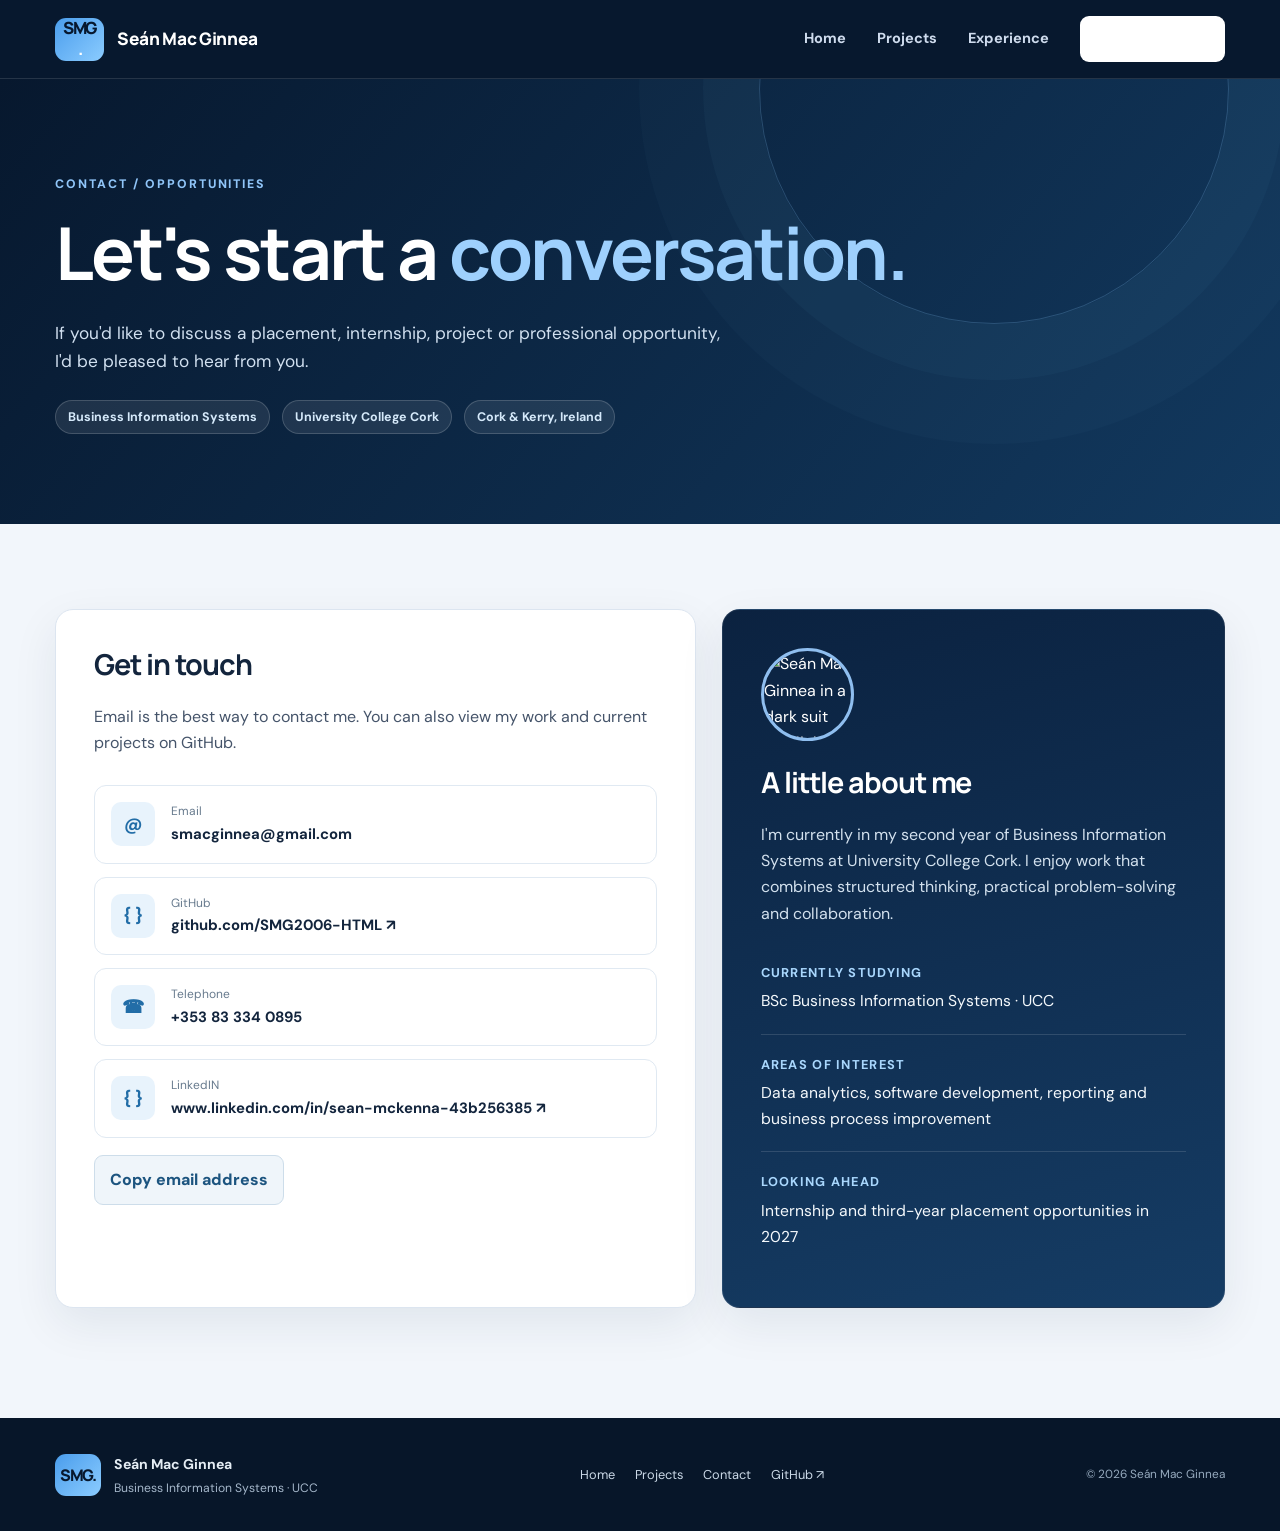
==== contact.html @ 035d5e1f "Update contact.html" ====
<!doctype html>
<html lang="en">
<head>
  <meta charset="utf-8">
  <meta name="viewport" content="width=device-width, initial-scale=1">
  <meta name="theme-color" content="#08182d">
  <meta name="description" content="Contact Seán Mac Ginnea, a Business Information Systems student at University College Cork, about opportunities in data, systems and technology.">
  <title>Contact — Seán Mac Ginnea</title>
  <link rel="icon" href="assets/favicon.svg" type="image/svg+xml">
  <link rel="preconnect" href="https://fonts.googleapis.com">
  <link rel="preconnect" href="https://fonts.gstatic.com" crossorigin>
  <link href="https://fonts.googleapis.com/css2?family=DM+Sans:wght@400;500;600;700&family=Manrope:wght@400;500;600;700;800&display=swap" rel="stylesheet">
  <link rel="stylesheet" href="styles.css">
  <script src="script.js" defer></script>
</head>
<body>
  <a class="skip-link" href="#main">Skip to content</a>
  <header class="site-header">
    <div class="wrap nav-shell">
      <a href="index.html" class="brand" aria-label="Seán Mac Ginnea — Home"><span class="brand-icon" aria-hidden="true">SMG<span>.</span></span><span class="brand-name">Seán Mac Ginnea</span></a>
      <button class="menu-toggle" aria-label="Open menu" aria-expanded="false" aria-controls="nav-links"><span></span><span></span><span></span></button>
      <nav class="site-nav" id="nav-links" aria-label="Main navigation">
        <a href="index.html">Home</a><a href="projects.html">Projects</a><a href="index.html#experience">Experience</a><a href="contact.html" class="nav-contact" aria-current="page">Let's connect <span aria-hidden="true">↗</span></a>
      </nav>
    </div>
  </header>
  <main id="main">
    <section class="page-hero"><div class="wrap"><p class="overline on-dark">CONTACT / OPPORTUNITIES</p><h1>Let's start a <em>conversation.</em></h1><p>If you'd like to discuss a placement, internship, project or professional opportunity, I'd be pleased to hear from you.</p><div class="page-kicker"><span>Business Information Systems</span><span>University College Cork</span><span>Cork & Kerry, Ireland</span></div></div></section>
    <section class="contact-section">
      <div class="wrap contact-grid">
        <section class="contact-card" aria-labelledby="contact-options-heading">
          <h2 id="contact-options-heading">Get in touch</h2>
          <p>Email is the best way to contact me. You can also view my work and current projects on GitHub.</p>
          <div class="contact-options">
            <a class="contact-option" href="mailto:smacginnea@gmail.com"><span class="contact-icon" aria-hidden="true">@</span><span><small>Email</small><strong>smacginnea@gmail.com</strong></span></a>
            <a class="contact-option" href="https://github.com/SMG2006-HTML" target="_blank" rel="noopener noreferrer"><span class="contact-icon" aria-hidden="true">{ }</span><span><small>GitHub</small><strong>github.com/SMG2006-HTML ↗</strong></span></a>
            <a class="contact-option" href="tel:+353833340895"><span class="contact-icon" aria-hidden="true">☎</span><span><small>Telephone</small><strong>+353 83 334 0895</strong></span></a>
            <a class="contact-option" href="www.linkedin.com/in/sean-mckenna-43b256385" target="_blank" rel="noopener noreferrer"><span class="contact-icon" aria-hidden="true">{ }</span><span><small>LinkedIN</small><strong>www.linkedin.com/in/sean-mckenna-43b256385 ↗</strong></span></a>
          </div>
          <button class="copy-button" type="button" data-copy-email>Copy email address</button>
          <p class="copy-status" aria-live="polite" data-copy-status></p>
        </section>
        <aside class="details-card" aria-labelledby="details-heading">
          <img class="contact-photo" src="assets/sean-portrait.png" alt="Seán Mac Ginnea in a dark suit and light blue shirt" width="93" height="93">
          <h2 id="details-heading">A little about me</h2>
          <p>I'm currently in my second year of Business Information Systems at University College Cork. I enjoy work that combines structured thinking, practical problem-solving and collaboration.</p>
          <div class="detail-point"><strong>Currently studying</strong><span>BSc Business Information Systems · UCC</span></div>
          <div class="detail-point"><strong>Areas of interest</strong><span>Data analytics, software development, reporting and business process improvement</span></div>
          <div class="detail-point"><strong>Looking ahead</strong><span>Internship and third-year placement opportunities in 2027</span></div>
        </aside>
      </div>
    </section>
  </main>
  <footer class="site-footer"><div class="wrap footer-layout"><div class="footer-identity"><span class="footer-monogram">SMG.</span><div><strong>Seán Mac Ginnea</strong><p>Business Information Systems · UCC</p></div></div><nav class="footer-nav" aria-label="Footer navigation"><a href="index.html">Home</a><a href="projects.html">Projects</a><a href="contact.html">Contact</a><a href="https://github.com/SMG2006-HTML" target="_blank" rel="noopener noreferrer">GitHub ↗</a></nav><span class="copyright">© <span data-year>2026</span> Seán Mac Ginnea</span></div></footer>
</body>
</html>
---- styles.css ----
/* Seán Mac Ginnea | Portfolio — clean, decorated navy design */
:root{--navy:#07182e;--navy-2:#0d294a;--navy-3:#173b64;--blue:#4ba0ed;--blue-light:#90c5f8;--ink:#13253d;--body:#45546a;--muted:#6f7d90;--paper:#fff;--cloud:#f2f6fb;--ice:#e7f1fb;--border:#dce5f0;--shadow:0 16px 46px rgba(9,34,64,.08);--radius:18px}
*,*::before,*::after{box-sizing:border-box}
html{scroll-behavior:smooth;scroll-padding-top:90px}
body{margin:0;min-width:320px;color:var(--ink);background:var(--paper);font-family:'DM Sans',Arial,Helvetica,sans-serif;line-height:1.65;-webkit-font-smoothing:antialiased}
a{text-decoration:none;color:inherit}button{font:inherit}img{display:block;max-width:100%}svg{display:block}p{margin:0 0 1rem}h1,h2,h3,h4{font-family:Manrope,Arial,sans-serif;line-height:1.17;letter-spacing:-.035em;margin:0 0 .75em}h1{font-size:clamp(2.8rem,5.6vw,5rem)}h2{font-size:clamp(2rem,3.5vw,3.3rem)}h3{font-size:1.25rem}h4{font-size:1rem}strong{font-weight:700}button,a{-webkit-tap-highlight-color:transparent}a:focus-visible,button:focus-visible{outline:3px solid var(--blue);outline-offset:4px}.wrap{width:min(1170px,calc(100% - 48px));margin:auto}.skip-link{position:absolute;top:-60px;left:12px;background:white;color:var(--navy);padding:10px 15px;z-index:1000}.skip-link:focus{top:12px}.section{padding:100px 0}.muted-section{background:var(--cloud)}.overline,.eyebrow{font-weight:800;letter-spacing:.16em;text-transform:uppercase;font-size:.77rem;color:#2468a7;margin:0 0 16px}.overline.on-dark{color:var(--blue-light)}.blue-text{color:#266fae}.section-header{display:flex;justify-content:space-between;align-items:center;gap:50px;margin-bottom:40px}.section-header>div{max-width:680px}.section-header h2{margin-bottom:0}.section-header .section-intro{max-width:330px;color:var(--body);margin:0}.aligned-bottom{align-items:end}.section-intro{font-size:1.02rem}
/* Header and navigation */
.site-header{background:var(--navy);color:#fff;position:sticky;top:0;z-index:100;border-bottom:1px solid rgba(255,255,255,.12)}.nav-shell{height:78px;display:flex;justify-content:space-between;align-items:center;gap:25px}.brand{display:flex;align-items:center;gap:13px;flex-shrink:0}.brand-icon,.footer-monogram{display:inline-grid;place-items:center;letter-spacing:-.07em;font-family:Manrope,sans-serif;font-size:1.05rem;font-weight:800;background:linear-gradient(135deg,#4a9dec,#8bccff);color:var(--navy);width:49px;height:43px;border-radius:11px;line-height:1}.brand-icon span{color:#fff}.brand-name{font-family:Manrope,sans-serif;font-weight:800;letter-spacing:-.02em;font-size:1.08rem}.site-nav{display:flex;align-items:center;gap:31px}.site-nav a{color:#cedbed;font-size:.91rem;font-weight:700;transition:color .2s}.site-nav a:hover,.site-nav a[aria-current="page"]{color:white}.site-nav .nav-contact{background:#fff;color:var(--navy);padding:11px 18px;border-radius:9px}.site-nav .nav-contact:hover{background:var(--blue-light);color:var(--navy)}.menu-toggle{display:none;flex-direction:column;gap:5px;background:none;border:0;padding:10px;cursor:pointer}.menu-toggle span{width:25px;height:2px;background:white;border-radius:2px;display:block}
/* Hero */
.hero{background:radial-gradient(circle at 83% 32%,rgba(79,144,206,.19),transparent 38%),linear-gradient(130deg,#07182e 0%,#0e2c4c 62%,#163e68 100%);position:relative;overflow:hidden;color:#fff}.hero-dots{position:absolute;inset:0;opacity:.14;background-image:radial-gradient(#9ecaff 1px,transparent 1px);background-size:28px 28px;mask-image:linear-gradient(90deg,transparent,black 65%)}.hero-layout{position:relative;min-height:625px;display:grid;grid-template-columns:minmax(0,1.13fr) minmax(320px,.87fr);align-items:center;gap:40px;padding-top:65px;padding-bottom:77px}.eyebrow.light{color:#8ec7ff;display:flex;align-items:center;gap:10px}.eyebrow-line{width:28px;height:2px;background:currentColor}.hero h1{max-width:800px;font-weight:800;margin:0 0 24px;line-height:1.12}.hero h1 em{font-style:normal;color:#a8d4fb}.text-glow{color:#a8d4fb}.hero-description{color:#d2dfef;max-width:615px;font-size:1.07rem;line-height:1.8}.hero-cta{display:flex;gap:12px;flex-wrap:wrap;margin-top:32px}.button{display:inline-flex;align-items:center;justify-content:center;gap:12px;min-height:49px;padding:12px 21px;border:1px solid transparent;border-radius:10px;font-weight:800;font-size:.93rem;transition:transform .2s,background .2s}.button:hover{transform:translateY(-2px)}.button-primary{background:#8bcaff;color:#0a223d}.button-primary:hover{background:#b0dcff}.button-ghost{background:rgba(255,255,255,.07);border-color:rgba(255,255,255,.26);color:white}.button-ghost:hover{background:rgba(255,255,255,.16)}.hero-meta{margin-top:35px;display:flex;gap:13px;align-items:center;flex-wrap:wrap;color:#bfd1e4;font-size:.83rem}.meta-dot{display:inline-block;width:8px;height:8px;border-radius:100%;background:#74cb9f;margin-right:6px}.meta-divider{width:1px;height:17px;background:rgba(255,255,255,.3)}.hero-visual{height:430px;position:relative;display:flex;align-items:center;justify-content:center}.portrait-halo{position:absolute;width:385px;height:385px;border-radius:50%;border:1px solid rgba(198,228,255,.31);box-shadow:0 0 0 27px rgba(255,255,255,.025),0 0 0 70px rgba(255,255,255,.02);transform:rotate(-15deg)}.portrait-frame{position:relative;width:310px;height:310px;border-radius:50%;padding:8px;border:2px solid rgba(166,214,255,.54);background:linear-gradient(150deg,#8ac6f5,#123253);box-shadow:0 26px 68px rgba(0,0,0,.31)}.portrait-frame img{width:100%;height:100%;border-radius:50%;object-fit:cover}.floating-card{position:absolute;display:flex;align-items:center;gap:11px;padding:12px 15px;background:#fff;color:var(--navy);border-radius:12px;box-shadow:0 18px 36px rgba(0,0,0,.18)}.floating-card strong{font-size:.89rem;display:block;line-height:1.3}.floating-card small{font-size:.77rem;color:#657587}.float-symbol{background:#e3f1ff;color:#1e70b2;width:37px;height:37px;display:grid;place-items:center;border-radius:9px;font-size:1.15rem;font-weight:800}.float-symbol.secondary{background:#e6f8ef;color:#258c58}.top-card{top:60px;left:0}.bottom-card{bottom:33px;right:0}.orbit-star{color:#80bff4;position:absolute;font-size:23px}.orbit-one{top:13px;right:65px}.orbit-two{bottom:45px;left:35px}.hero-bottom-line{height:5px;background:linear-gradient(90deg,#62a9e7,#c4eaff,#3c83bb)}.focus-band{background:#102d4c;color:#c7dff3;padding:18px 0}.focus-items{display:flex;align-items:center;gap:20px;flex-wrap:wrap;font-size:.86rem;font-weight:700}.focus-label{font-size:.72rem;letter-spacing:.14em;font-weight:800;color:#89bbec;margin-right:auto}.focus-separator{color:#559ad8}
/* Home feature cards */
.three-cards{display:grid;grid-template-columns:repeat(3,minmax(0,1fr));gap:20px}.feature-card{padding:28px;min-height:315px;background:#fff;border:1px solid var(--border);border-radius:var(--radius);box-shadow:var(--shadow);position:relative;transition:transform .2s,border-color .2s}.feature-card:hover{transform:translateY(-4px);border-color:#a7cfed}.feature-icon{height:55px;width:55px;display:grid;place-items:center;color:#1767a2;background:var(--ice);border-radius:14px;margin-bottom:30px}.feature-icon svg{width:31px;height:31px}.card-index{position:absolute;right:28px;top:31px;color:#c0cfe0;font-weight:800}.feature-card h3{font-size:1.34rem;margin-bottom:12px}.feature-card p{color:var(--body);font-size:.94rem}.skill-mini{margin-top:18px;color:#1d5d94;font-size:.79rem;font-weight:800}.skill-mini span{color:#9dacc0;margin:0 5px}
/* Featured projects */
.underlined-link{color:#145b97;font-weight:800;border-bottom:1px solid currentColor;padding-bottom:5px;white-space:nowrap}.featured-grid{display:grid;grid-template-columns:1.1fr .9fr;gap:20px}.featured-project{border-radius:var(--radius);min-height:360px;padding:30px;position:relative;overflow:hidden;display:flex;flex-direction:column;justify-content:end}.featured-project.dark-project{background:linear-gradient(145deg,#08192f,#143a62);color:white;grid-row:span 2;min-height:535px}.featured-project.light-project{background:#fff;color:var(--ink);border:1px solid var(--border)}.project-banner-grid{position:absolute;inset:0;background-image:linear-gradient(rgba(255,255,255,.045) 1px,transparent 1px),linear-gradient(90deg,rgba(255,255,255,.045) 1px,transparent 1px);background-size:34px 34px}.project-counter{font-size:.69rem;letter-spacing:.13em;font-weight:800;position:absolute;top:25px;left:30px;color:#8fbadb}.light-project .project-counter{color:#537ca4}.project-main{position:relative;z-index:1}.project-main h3{font-size:clamp(1.4rem,2.3vw,2.05rem);margin-bottom:12px}.project-main p{font-size:.93rem;max-width:490px}.dark-project .project-main>p:not(.small-label){color:#d8e6f1}.light-project .project-main>p:not(.small-label){color:#485a70}.small-label{letter-spacing:.1em;color:#a5d4ff;font-size:.72rem!important;font-weight:800;margin-bottom:7px}.light-project .small-label{color:#2d6fa4}.project-link{font-weight:800;font-size:.9rem;display:inline-block;margin-top:8px;border-bottom:1px solid currentColor;padding-bottom:3px}.project-art{position:absolute;top:60px;left:21%;transform:rotate(-7deg)}.mini-window{width:295px;height:180px;background:#d8eafd;border:11px solid #4d78a0;border-radius:16px;box-shadow:0 25px 40px rgba(0,0,0,.22);padding:15px}.window-dots{display:flex;gap:6px;margin-bottom:16px}.window-dots i{width:8px;height:8px;border-radius:50%;background:#8aa8c5}.code-line{height:8px;background:#9ebde2;width:85%;border-radius:5px;margin-bottom:12px}.code-line.short{width:35%}.code-line.mid{width:62%}.window-row{display:flex;gap:8px}.window-row span{height:24px;flex:1;border-radius:4px;background:#b1d6f3}.window-row span:nth-child(2){background:#7eaedf}.project-abstract{position:absolute;right:-50px;top:-25px;width:225px;height:200px;opacity:.5}.abstract-ring{position:absolute;right:24px;top:20px;width:145px;height:145px;border:22px solid #d6eaff;border-radius:50%}.abstract-square{position:absolute;right:100px;top:98px;width:80px;height:80px;background:#a3d0f3;border-radius:18px;transform:rotate(18deg)}.abstract-dot{position:absolute;right:30px;top:142px;width:40px;height:40px;background:#1d73ac;border-radius:50%}.web-abstract .abstract-ring{border-color:#dcecf1}.web-abstract .abstract-square{background:#a8ced9}.web-abstract .abstract-dot{background:#49869f}
/* Experience and education */
.experience-list{border-top:1px solid var(--border)}.experience-row{display:grid;grid-template-columns:150px 300px 1fr;gap:24px;align-items:start;padding:30px 0;border-bottom:1px solid var(--border)}.exp-when{font-size:.86rem;color:#667c93;font-weight:800;padding-top:5px}.exp-role{display:flex;align-items:flex-start;gap:13px}.exp-role h3{font-size:1.06rem;margin:0 0 4px}.exp-role .organisation{font-size:.87rem;color:#59728b;margin:0}.exp-icon{border-radius:9px;background:#e6f1fb;color:#1b70aa;display:grid;place-items:center;width:38px;height:38px;font-size:1.23rem;flex-shrink:0}.experience-row>p{margin:0;color:var(--body);font-size:.93rem}.education-section{background:#f6f9fc}.education-grid{display:grid;grid-template-columns:1fr 1fr;gap:70px;align-items:center}.education-grid>div>p:last-child{color:var(--body);max-width:460px}.education-card{padding:32px;background:white;border:1px solid var(--border);border-radius:var(--radius);display:flex;align-items:flex-start;gap:20px;box-shadow:var(--shadow)}.education-symbol{width:64px;height:64px;background:#e6f2fe;color:#17669c;border-radius:13px;display:grid;place-items:center;font-family:Manrope,sans-serif;font-weight:900;flex-shrink:0}.date-pill{color:#386994;background:#e8f3fe;border-radius:8px;padding:5px 10px;display:inline-block;font-size:.74rem;font-weight:800;margin-bottom:12px}.education-card h3{margin-bottom:5px}.education-card p{color:var(--body);font-size:.9rem}.education-card .education-small{font-size:.82rem;margin-bottom:0}
/* Secondary page hero */
.page-hero{background:linear-gradient(130deg,#07182e,#12395f);color:white;position:relative;overflow:hidden;padding:95px 0 90px}.page-hero:before{content:"";position:absolute;width:470px;height:470px;border:1px solid rgba(140,205,254,.22);border-radius:50%;top:-225px;right:4%;box-shadow:0 0 0 56px rgba(141,201,253,.033),0 0 0 120px rgba(141,201,253,.025)}.page-hero .wrap{position:relative}.page-hero h1{font-size:clamp(3rem,5.7vw,4.8rem);max-width:870px;margin-bottom:23px}.page-hero h1 em{font-style:normal;color:#9ed0fd}.page-hero p:not(.overline){color:#d1e0f0;font-size:1.08rem;max-width:680px}.page-kicker{display:flex;gap:12px;flex-wrap:wrap;margin-top:24px}.page-kicker span{background:rgba(255,255,255,.085);border:1px solid rgba(255,255,255,.17);color:#d5e9fa;border-radius:30px;padding:6px 12px;font-size:.78rem;font-weight:700}
/* Project archive */
.projects-section{padding:72px 0 100px}.filter-row{display:flex;justify-content:space-between;align-items:center;gap:20px;flex-wrap:wrap;margin-bottom:30px}.filter-row>p{color:var(--body);margin:0}.filter-buttons{display:flex;gap:8px;flex-wrap:wrap}.filter-button{background:#eff4fa;color:#234b72;border:1px solid #d8e7f4;border-radius:9px;padding:9px 15px;cursor:pointer;font-size:.87rem;font-weight:800;transition:all .18s}.filter-button:hover,.filter-button[aria-pressed="true"]{background:var(--navy-2);color:white;border-color:var(--navy-2)}.project-grid{display:grid;grid-template-columns:repeat(2,minmax(0,1fr));gap:22px}.work-card{border-radius:var(--radius);background:white;box-shadow:var(--shadow);border:1px solid var(--border);overflow:hidden;display:flex;flex-direction:column;scroll-margin-top:120px;transition:transform .2s,border-color .2s}.work-card:hover{transform:translateY(-4px);border-color:#95bee5}.work-card[hidden]{display:none!important}.work-visual{height:160px;position:relative;overflow:hidden;display:flex;align-items:center;justify-content:center;background:linear-gradient(130deg,#0b213e,#245b8e)}.work-visual:before{content:"";position:absolute;inset:0;background-image:radial-gradient(rgba(255,255,255,.14) 1px,transparent 1px);background-size:22px 22px}.work-visual-icon{width:83px;height:83px;border-radius:19px;background:rgba(255,255,255,.13);border:1px solid rgba(255,255,255,.28);backdrop-filter:blur(8px);display:grid;place-items:center;transform:rotate(-8deg);color:#fff;font-family:Manrope,sans-serif;font-size:2rem;font-weight:800;box-shadow:0 10px 25px rgba(0,0,0,.13)}.work-card:nth-child(2n) .work-visual{background:linear-gradient(130deg,#18416d,#428bc0)}.work-card:nth-child(3n) .work-visual{background:linear-gradient(130deg,#072b47,#176478)}.work-card:nth-child(4n) .work-visual{background:linear-gradient(130deg,#10294b,#365f96)}.work-body{padding:29px;display:flex;flex-direction:column;flex:1}.work-meta{display:flex;gap:8px;flex-wrap:wrap;margin-bottom:16px}.work-meta span{font-size:.72rem;letter-spacing:.045em;text-transform:uppercase;color:#2f679a;font-weight:800;background:#e9f3fc;padding:4px 9px;border-radius:6px}.work-body h2{font-size:1.43rem;margin-bottom:13px}.work-body>p{color:var(--body);font-size:.95rem}.work-body h3{font-size:.83rem;letter-spacing:.1em;text-transform:uppercase;color:#436787;margin:20px 0 9px}.work-body ul{margin:0;padding-left:20px;color:var(--body);font-size:.91rem}.work-body li{margin-bottom:8px}.work-footer{display:flex;align-items:center;justify-content:space-between;gap:16px;margin-top:auto;padding-top:22px}.work-footer small{font-size:.82rem;color:#637990}.work-footer a{font-size:.85rem;font-weight:800;color:#145c96;border-bottom:1px solid currentColor}.work-note{padding:18px 22px;background:#ecf4fb;border:1px solid #d8e6f2;color:#385570;border-radius:12px;font-size:.88rem;margin-top:30px}
/* Contact */
.contact-section{padding:85px 0 110px;background:var(--cloud)}.contact-grid{display:grid;grid-template-columns:1.12fr .88fr;gap:26px}.contact-card,.details-card{background:white;border:1px solid var(--border);border-radius:var(--radius);padding:38px;box-shadow:var(--shadow)}.contact-card h2,.details-card h2{font-size:1.8rem}.contact-card>p{color:var(--body)}.contact-options{display:grid;gap:13px;margin-top:29px}.contact-option{display:flex;align-items:center;gap:16px;padding:16px;border:1px solid #e0e9f2;border-radius:12px;transition:background .18s,border-color .18s}.contact-option:hover{background:#f3f8fd;border-color:#bdd6ea}.contact-icon{background:#e8f3fc;color:#226da7;border-radius:10px;width:44px;height:44px;display:grid;place-items:center;font-weight:800;flex-shrink:0;font-size:1.1rem}.contact-option small{display:block;color:#687b8e;font-size:.75rem}.contact-option strong{display:block;overflow-wrap:anywhere;font-size:.93rem}.copy-button{border:1px solid #cdddea;background:#eff5fa;color:#1c547f;padding:11px 15px;border-radius:9px;cursor:pointer;font-weight:800;margin-top:17px}.copy-button:hover{background:#e0eef9}.copy-status{color:#296f4d;font-size:.85rem;min-height:24px;margin:8px 0 0}.details-card{background:linear-gradient(165deg,#0b2240,#153c64);border-color:rgba(255,255,255,.08);color:white}.details-card h2{color:white}.details-card p{color:#d3e1ee}.detail-point{padding:19px 0;border-bottom:1px solid rgba(255,255,255,.13)}.detail-point:last-child{border-bottom:none}.detail-point strong{display:block;color:#a9d7fd;font-size:.8rem;text-transform:uppercase;letter-spacing:.1em;margin-bottom:5px}.detail-point span{font-size:.98rem;color:#f5f9fc}.contact-photo{width:93px;height:93px;border-radius:50%;border:3px solid #8fbeef;margin-bottom:25px;object-fit:cover}
/* Call to action and footer */
.closing-cta{background:linear-gradient(120deg,#0c2c4c,#07182e);color:#fff;padding:73px 0}.cta-inner{display:flex;justify-content:space-between;align-items:center;gap:35px}.cta-inner h2{margin-bottom:14px}.cta-inner h2 em{color:#9cd4ff;font-style:normal}.cta-inner p:not(.overline){color:#cbd8e6;max-width:700px;margin:0}.site-footer{background:#071629;color:#e5edf4;padding:33px 0}.footer-layout{display:flex;justify-content:space-between;align-items:center;gap:28px;flex-wrap:wrap}.footer-identity{display:flex;align-items:center;gap:13px}.footer-monogram{width:46px;height:42px;font-size:1rem}.footer-identity strong{font-size:.88rem}.footer-identity p{font-size:.76rem;color:#a5b7ca;margin:0}.footer-nav{display:flex;gap:20px;flex-wrap:wrap}.footer-nav a{font-size:.8rem;color:#cbd9e7}.footer-nav a:hover{color:white}.copyright{font-size:.74rem;color:#96aabe}
/* Responsive rules */
@media(max-width:1080px){.hero-layout{grid-template-columns:1.1fr .9fr;gap:15px}.hero-visual{transform:scale(.89)}.experience-row{grid-template-columns:130px 255px 1fr;gap:15px}.featured-project.dark-project{min-height:520px}.project-art{left:8%}}
@media(max-width:900px){.section{padding:74px 0}.hero-layout{grid-template-columns:1fr;gap:18px;padding-top:70px}.hero-content{text-align:center}.hero-content h1,.hero-description{margin-left:auto;margin-right:auto}.eyebrow.light,.hero-cta,.hero-meta{justify-content:center}.hero-visual{height:370px;transform:scale(.87)}.hero-meta{margin-top:26px}.focus-items{justify-content:center}.focus-label{margin-right:0}.three-cards{grid-template-columns:1fr 1fr}.feature-card:last-child{grid-column:1/-1}.section-header{align-items:flex-start}.featured-grid{grid-template-columns:1fr 1fr}.featured-project.dark-project{grid-column:1/-1;grid-row:auto;min-height:400px}.project-art{left:auto;right:10%;top:43px;transform:scale(.8) rotate(-7deg)}.featured-project.light-project{min-height:350px}.experience-row{grid-template-columns:115px 1fr;gap:18px}.experience-row>p{grid-column:2}.education-grid{gap:30px}.contact-grid{grid-template-columns:1fr}}
@media(max-width:690px){.wrap{width:min(100% - 32px,1170px)}.nav-shell{height:67px}.brand-name{font-size:.94rem}.brand-icon{width:43px;height:40px;font-size:.95rem}.menu-toggle{display:flex}.site-nav{display:none;position:absolute;top:67px;left:0;right:0;background:#0a203a;border-top:1px solid #28425b;flex-direction:column;align-items:stretch;gap:0;padding:12px 16px 20px;box-shadow:0 22px 30px rgba(0,0,0,.25)}.site-nav.is-open{display:flex}.site-nav a{padding:13px}.site-nav .nav-contact{margin-top:8px;text-align:center}.hero-layout{padding-top:61px;padding-bottom:38px;min-height:auto}.hero h1{font-size:clamp(2.7rem,10vw,4rem)}.hero-description{font-size:.99rem}.hero-visual{height:330px;transform:scale(.72);margin:-25px -20px}.hero-meta{font-size:.76rem}.focus-band{padding:18px 0}.focus-items{gap:9px 13px;font-size:.75rem}.focus-label{width:100%;text-align:center}.section{padding:58px 0}.section-header{display:block;margin-bottom:27px}.section-header .section-intro{margin-top:16px}.section-header .underlined-link{display:inline-block;margin-top:20px}.three-cards,.featured-grid,.project-grid,.education-grid{grid-template-columns:1fr}.feature-card:last-child{grid-column:auto}.feature-card{min-height:auto}.featured-project.dark-project{grid-column:auto;min-height:510px}.project-art{top:80px;right:-12px}.featured-project.light-project{min-height:320px}.experience-row{grid-template-columns:1fr;gap:8px;padding:25px 0}.experience-row>p{grid-column:auto}.exp-when{padding:0}.experience-row .exp-role{margin:8px 0}.education-card{padding:23px}.page-hero{padding:70px 0}.page-hero h1{font-size:2.9rem}.projects-section{padding:45px 0 65px}.filter-row{align-items:start}.contact-section{padding:50px 0 65px}.contact-card,.details-card{padding:25px}.cta-inner{display:block}.cta-inner .button{margin-top:26px}.closing-cta{padding:55px 0}.footer-layout{align-items:start;flex-direction:column;gap:20px}}
@media(max-width:400px){.brand-name{display:none}.hero-visual{margin-left:-45px;margin-right:-45px}.top-card{left:-5px}.bottom-card{right:-8px}.contact-option{gap:10px;padding:12px}.contact-option strong{font-size:.84rem}}
@media(prefers-reduced-motion:reduce){html{scroll-behavior:auto}*,*::before,*::after{transition:none!important;animation:none!important}}
@media print{.site-header,.hero-dots,.hero-visual,.hero-cta,.focus-band,.closing-cta,.site-footer,.filter-row,.copy-button{display:none!important}.hero,.page-hero{background:white;color:var(--ink);padding:20px 0}.hero-description,.page-hero p:not(.overline){color:var(--ink)}.section,.projects-section,.contact-section{padding:20px 0}.feature-card,.work-card,.contact-card,.details-card{break-inside:avoid;box-shadow:none}.details-card{background:white;color:var(--ink)}.details-card p,.detail-point span{color:var(--ink)}}
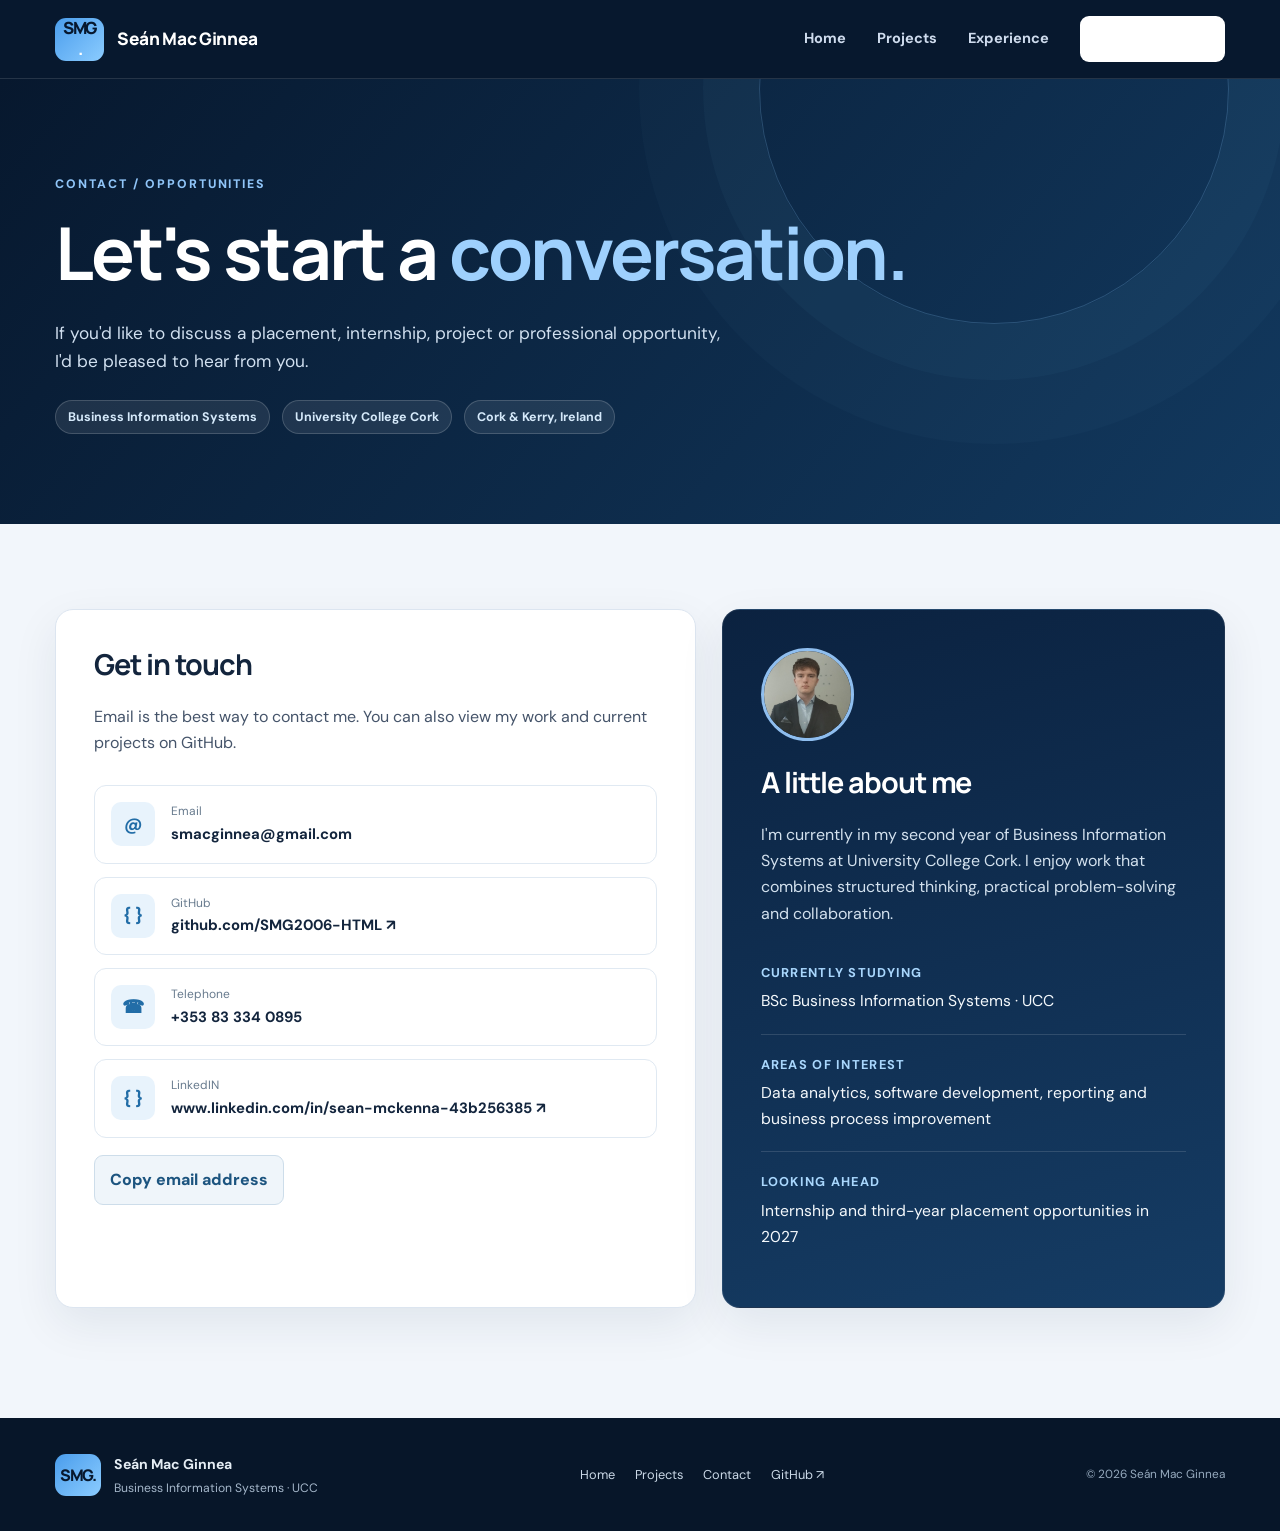
==== commit 9b2de7d2: "Update contact.html" ====
--- a/contact.html
+++ b/contact.html
@@ -35,13 +35,13 @@
             <a class="contact-option" href="mailto:smacginnea@gmail.com"><span class="contact-icon" aria-hidden="true">@</span><span><small>Email</small><strong>smacginnea@gmail.com</strong></span></a>
             <a class="contact-option" href="https://github.com/SMG2006-HTML" target="_blank" rel="noopener noreferrer"><span class="contact-icon" aria-hidden="true">{ }</span><span><small>GitHub</small><strong>github.com/SMG2006-HTML ↗</strong></span></a>
             <a class="contact-option" href="tel:+353833340895"><span class="contact-icon" aria-hidden="true">☎</span><span><small>Telephone</small><strong>+353 83 334 0895</strong></span></a>
-            <a class="contact-option" href="www.linkedin.com/in/sean-mckenna-43b256385" target="_blank" rel="noopener noreferrer"><span class="contact-icon" aria-hidden="true">{ }</span><span><small>LinkedIN</small><strong>www.linkedin.com/in/sean-mckenna-43b256385 ↗</strong></span></a>
+            <a class="contact-option" href="www.linkedin.com/in/sean-mckenna-43b256385" target="_blank"><span class="contact-icon" aria-hidden="true">{ }</span><span><small>LinkedIN</small><strong>www.linkedin.com/in/sean-mckenna-43b256385 ↗</strong></span></a>
           </div>
           <button class="copy-button" type="button" data-copy-email>Copy email address</button>
           <p class="copy-status" aria-live="polite" data-copy-status></p>
         </section>
         <aside class="details-card" aria-labelledby="details-heading">
-          <img class="contact-photo" src="assets/sean-portrait.png" alt="Seán Mac Ginnea in a dark suit and light blue shirt" width="93" height="93">
+          <img class="contact-photo" src="1000014802.jpg" alt="Seán Mac Ginnea in a dark suit and light blue shirt" width="93" height="93">
           <h2 id="details-heading">A little about me</h2>
           <p>I'm currently in my second year of Business Information Systems at University College Cork. I enjoy work that combines structured thinking, practical problem-solving and collaboration.</p>
           <div class="detail-point"><strong>Currently studying</strong><span>BSc Business Information Systems · UCC</span></div>
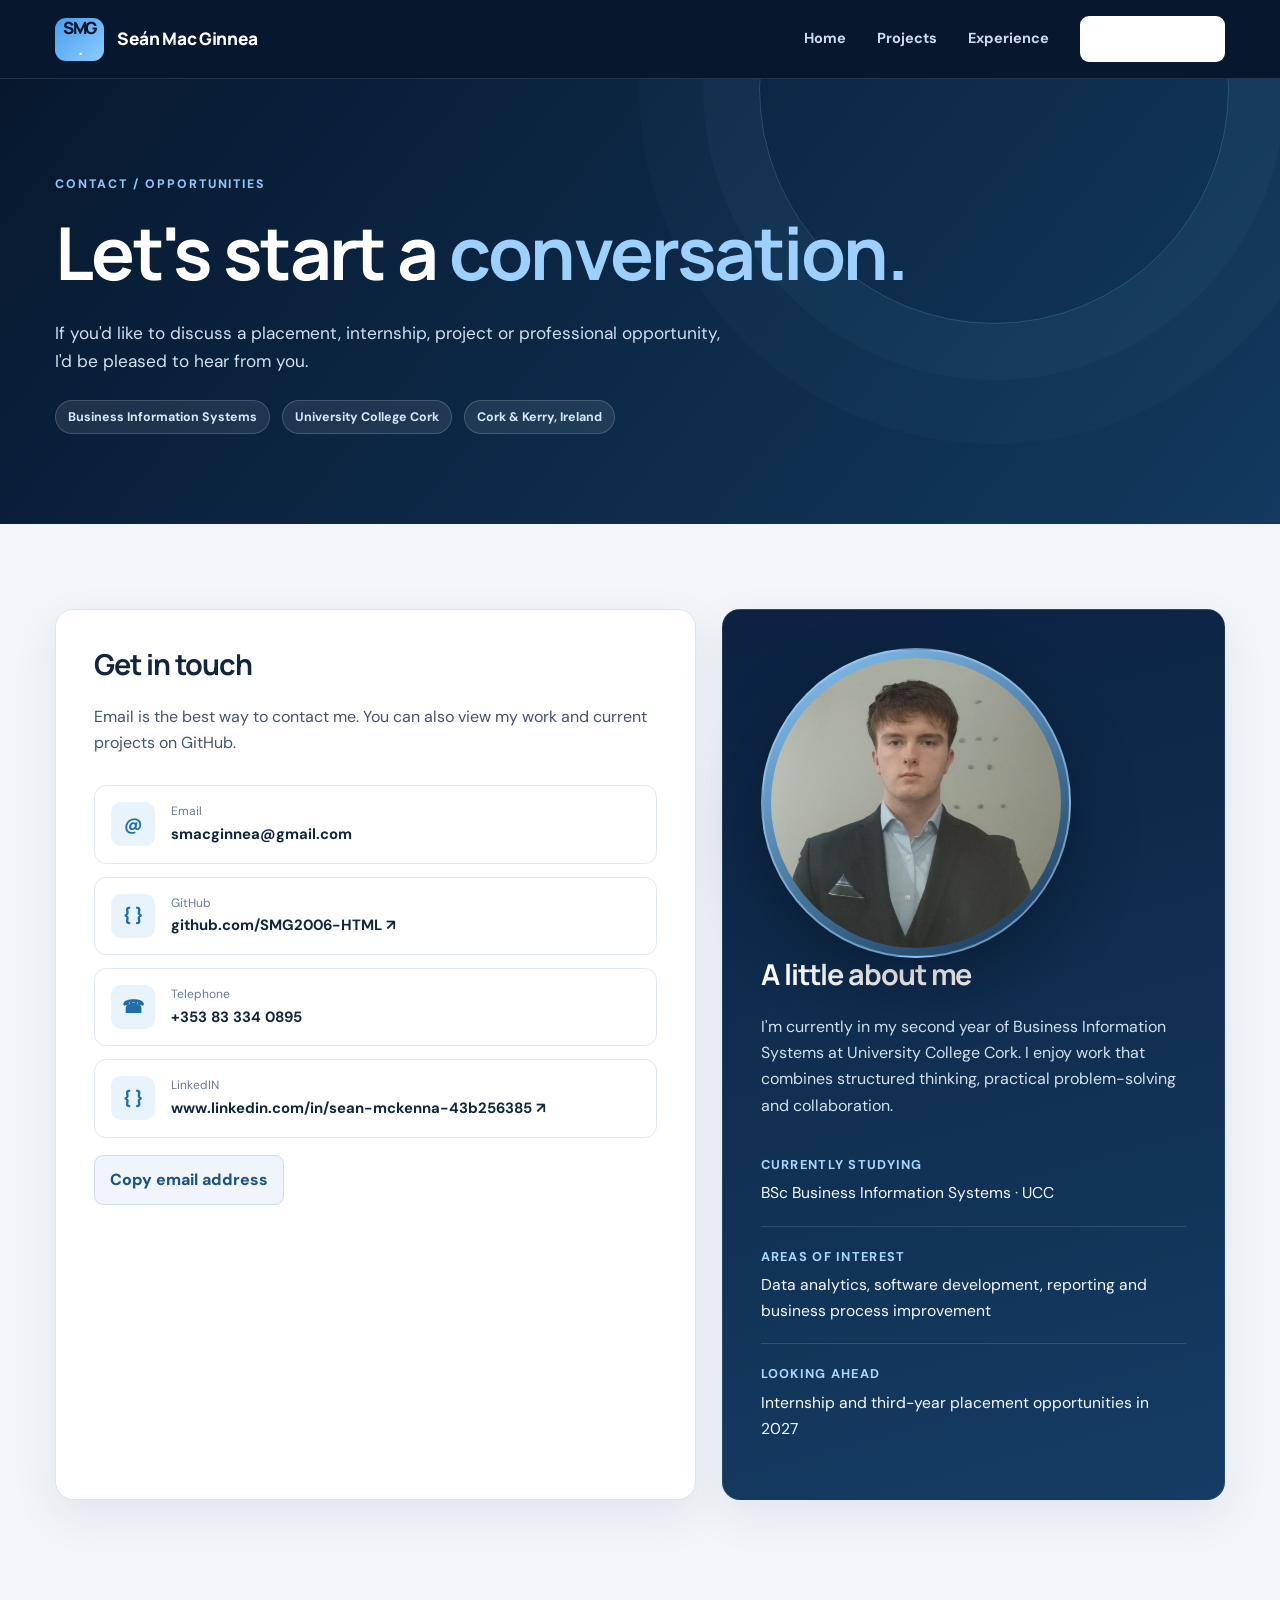
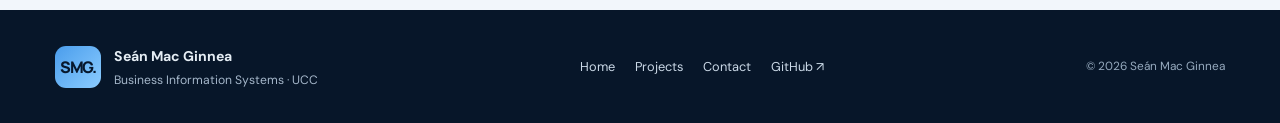
==== commit 35840c96: "Update contact.html" ====
--- a/contact.html
+++ b/contact.html
@@ -41,7 +41,7 @@
           <p class="copy-status" aria-live="polite" data-copy-status></p>
         </section>
         <aside class="details-card" aria-labelledby="details-heading">
-          <img class="contact-photo" src="1000014802.jpg" alt="Seán Mac Ginnea in a dark suit and light blue shirt" width="93" height="93">
+          <div class="portrait-frame"><img src="1000014802.jpg" alt="Seán Mac Ginnea in a dark suit and light blue shirt" width="298" height="298" fetchpriority="high"></div>
           <h2 id="details-heading">A little about me</h2>
           <p>I'm currently in my second year of Business Information Systems at University College Cork. I enjoy work that combines structured thinking, practical problem-solving and collaboration.</p>
           <div class="detail-point"><strong>Currently studying</strong><span>BSc Business Information Systems · UCC</span></div>
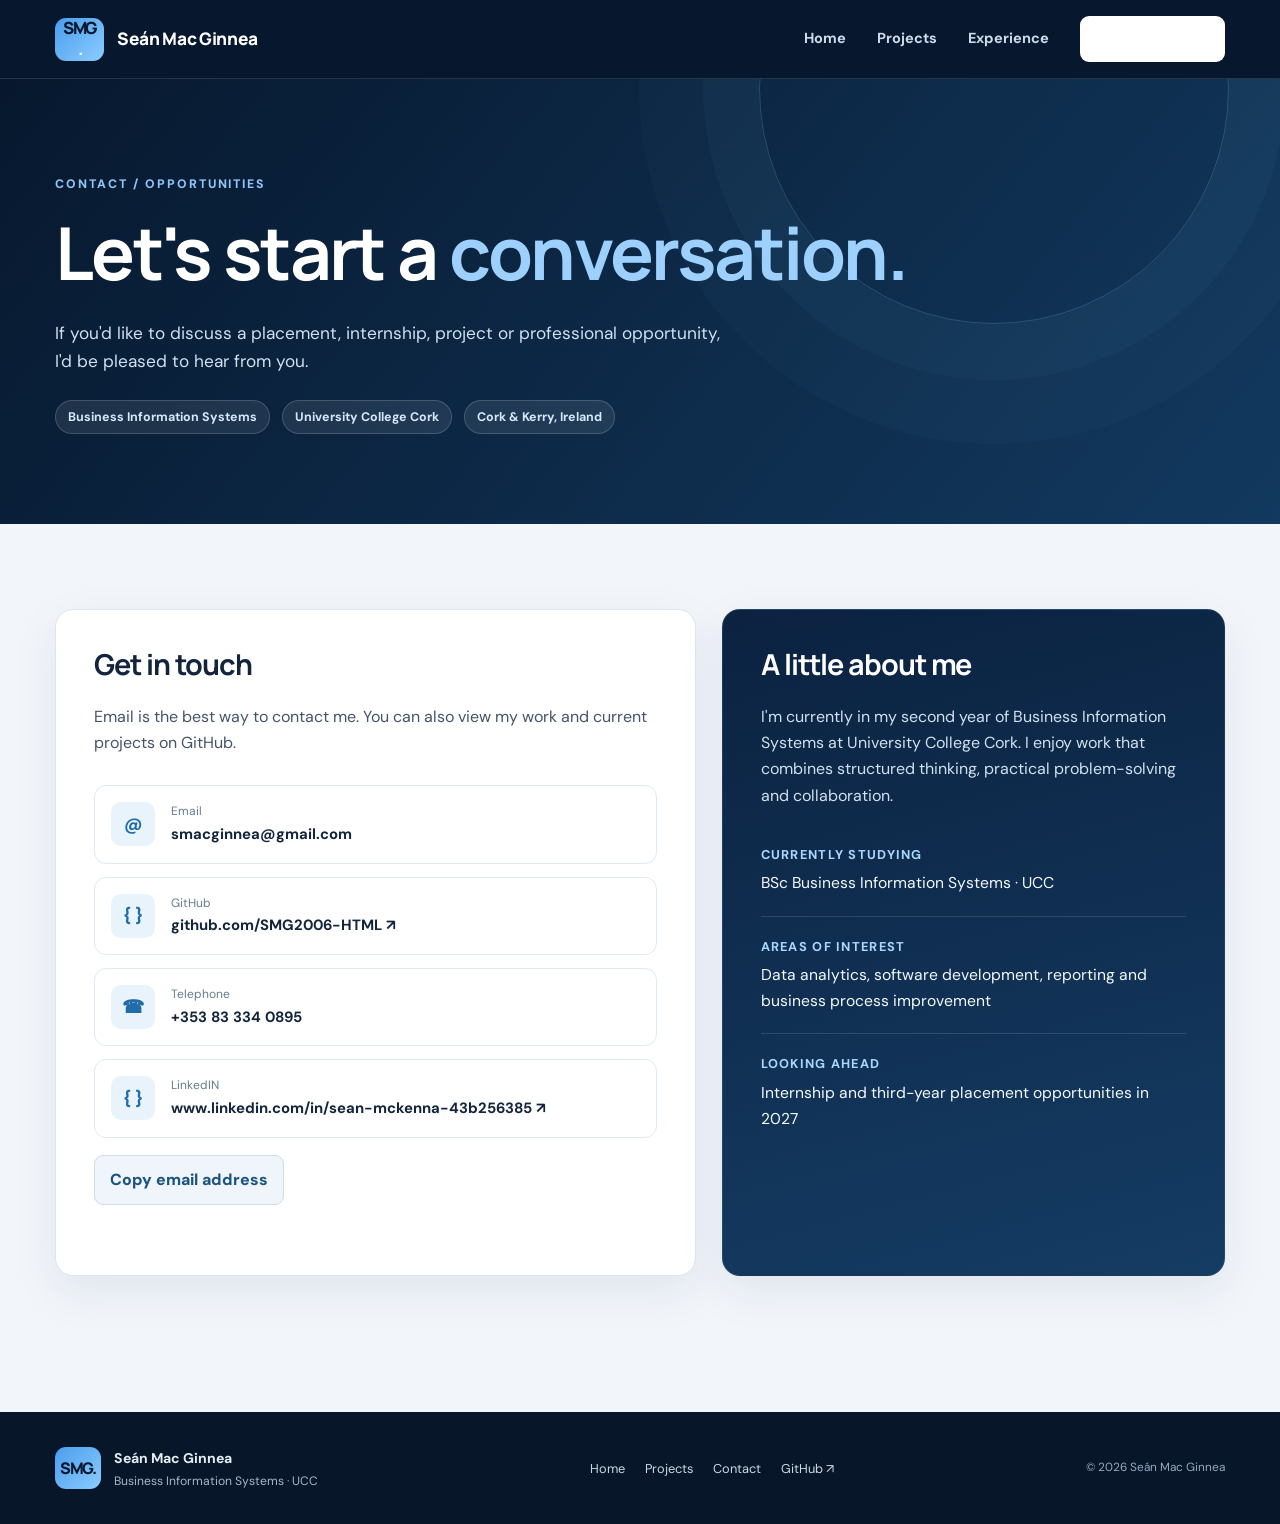
==== commit 466db6e2: "Update contact.html" ====
--- a/contact.html
+++ b/contact.html
@@ -41,7 +41,9 @@
           <p class="copy-status" aria-live="polite" data-copy-status></p>
         </section>
         <aside class="details-card" aria-labelledby="details-heading">
-          <div class="portrait-frame"><img src="1000014802.jpg" alt="Seán Mac Ginnea in a dark suit and light blue shirt" width="298" height="298" fetchpriority="high"></div>
+          <a href="https://www.linkedin.com/in/sean-mckenna-43b256385"
+   target="_blank"
+   rel="noopener noreferrer">
           <h2 id="details-heading">A little about me</h2>
           <p>I'm currently in my second year of Business Information Systems at University College Cork. I enjoy work that combines structured thinking, practical problem-solving and collaboration.</p>
           <div class="detail-point"><strong>Currently studying</strong><span>BSc Business Information Systems · UCC</span></div>
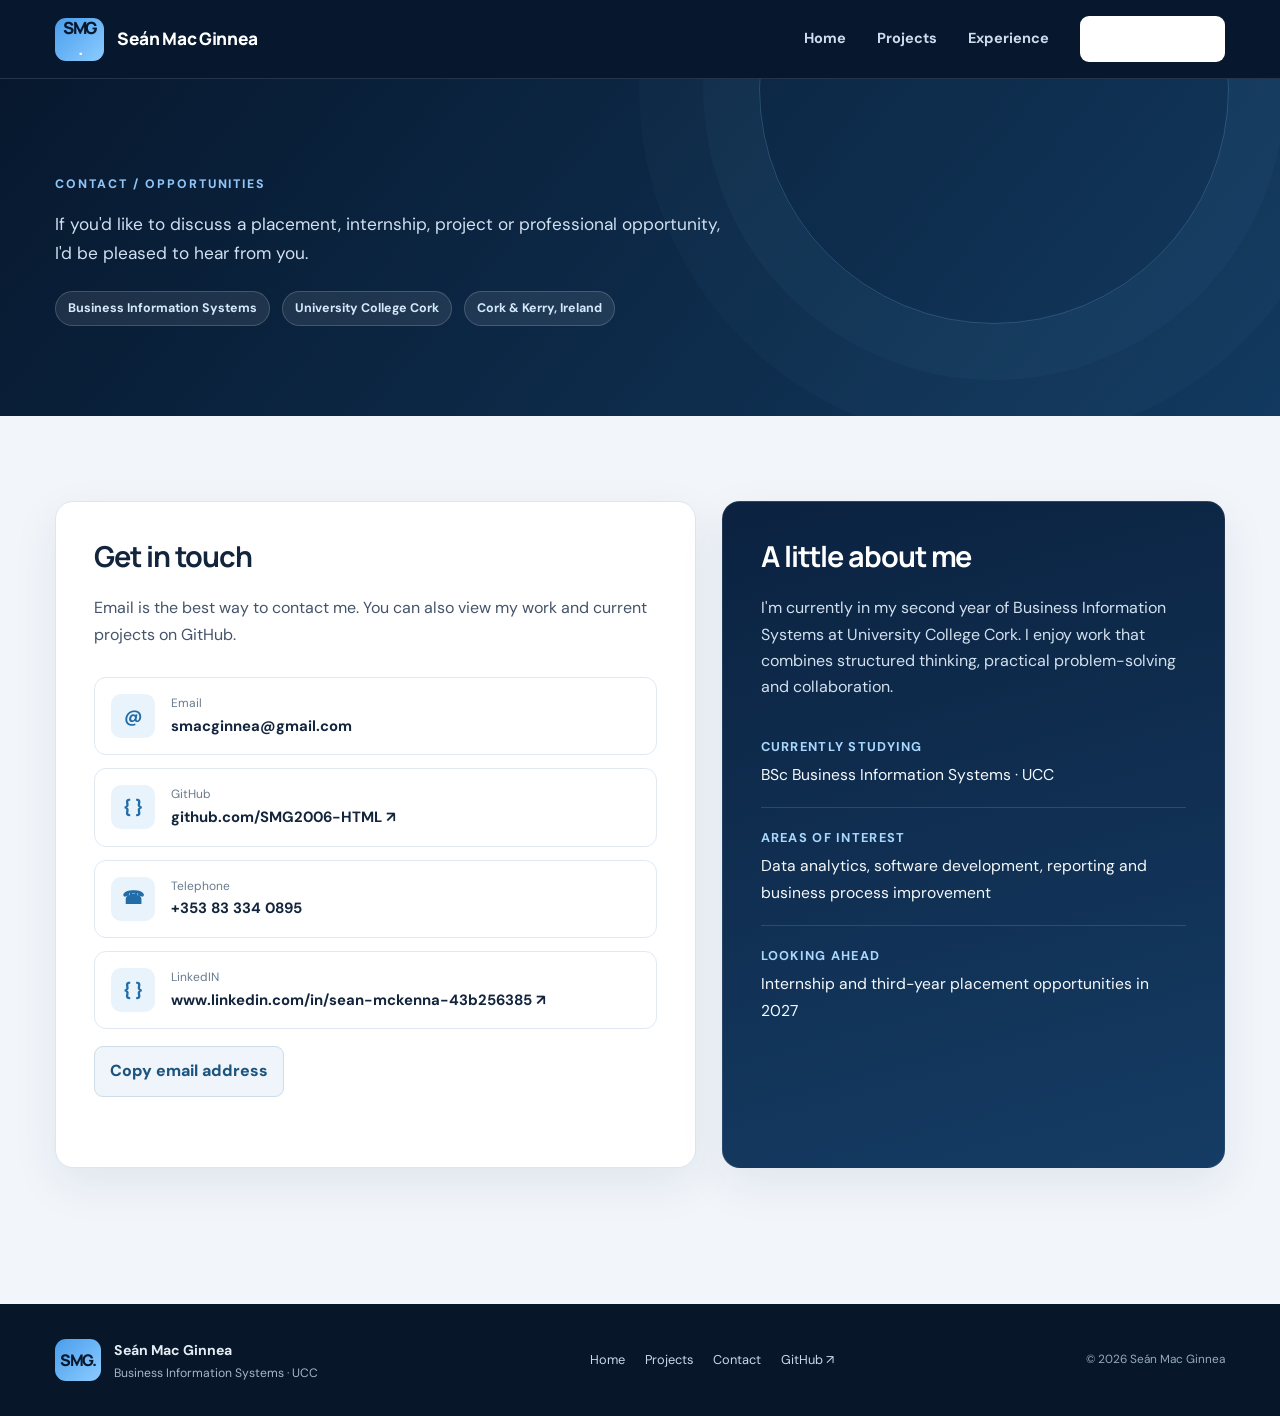
==== commit 0589566b: "Update contact.html" ====
--- a/contact.html
+++ b/contact.html
@@ -25,7 +25,7 @@
     </div>
   </header>
   <main id="main">
-    <section class="page-hero"><div class="wrap"><p class="overline on-dark">CONTACT / OPPORTUNITIES</p><h1>Let's start a <em>conversation.</em></h1><p>If you'd like to discuss a placement, internship, project or professional opportunity, I'd be pleased to hear from you.</p><div class="page-kicker"><span>Business Information Systems</span><span>University College Cork</span><span>Cork & Kerry, Ireland</span></div></div></section>
+    <section class="page-hero"><div class="wrap"><p class="overline on-dark">CONTACT / OPPORTUNITIES</p><p>If you'd like to discuss a placement, internship, project or professional opportunity, I'd be pleased to hear from you.</p><div class="page-kicker"><span>Business Information Systems</span><span>University College Cork</span><span>Cork & Kerry, Ireland</span></div></div></section>
     <section class="contact-section">
       <div class="wrap contact-grid">
         <section class="contact-card" aria-labelledby="contact-options-heading">
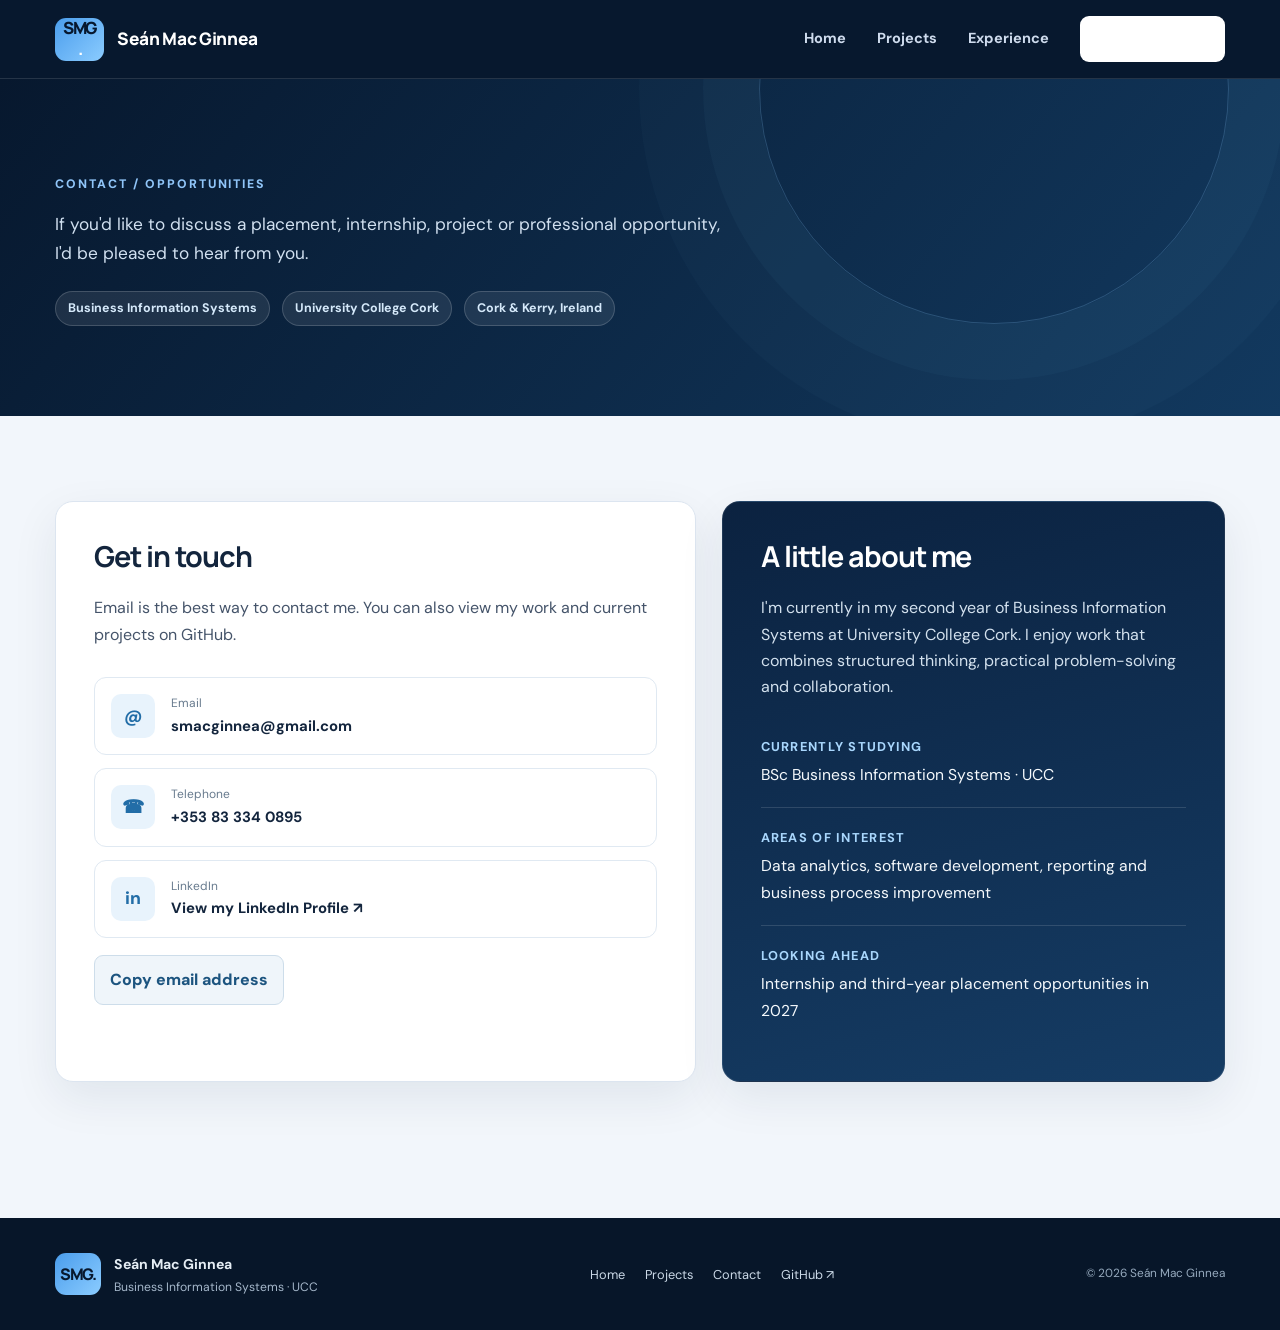
==== commit 4f0f50bf: "Update contact.html" ====
--- a/contact.html
+++ b/contact.html
@@ -33,9 +33,22 @@
           <p>Email is the best way to contact me. You can also view my work and current projects on GitHub.</p>
           <div class="contact-options">
             <a class="contact-option" href="mailto:smacginnea@gmail.com"><span class="contact-icon" aria-hidden="true">@</span><span><small>Email</small><strong>smacginnea@gmail.com</strong></span></a>
-            <a class="contact-option" href="https://github.com/SMG2006-HTML" target="_blank" rel="noopener noreferrer"><span class="contact-icon" aria-hidden="true">{ }</span><span><small>GitHub</small><strong>github.com/SMG2006-HTML ↗</strong></span></a>
             <a class="contact-option" href="tel:+353833340895"><span class="contact-icon" aria-hidden="true">☎</span><span><small>Telephone</small><strong>+353 83 334 0895</strong></span></a>
-            <a class="contact-option" href="www.linkedin.com/in/sean-mckenna-43b256385" target="_blank"><span class="contact-icon" aria-hidden="true">{ }</span><span><small>LinkedIN</small><strong>www.linkedin.com/in/sean-mckenna-43b256385 ↗</strong></span></a>
+            
+<a class="contact-option"
+   href="https://www.linkedin.com/in/sean-mckenna-43b256385"
+   target="_blank"
+   rel="noopener noreferrer">
+
+    <span class="contact-icon" aria-hidden="true">in</span>
+
+    <span>
+        <small>LinkedIn</small>
+        <strong>View my LinkedIn Profile ↗</strong>
+    </span>
+
+</a>
+
           </div>
           <button class="copy-button" type="button" data-copy-email>Copy email address</button>
           <p class="copy-status" aria-live="polite" data-copy-status></p>
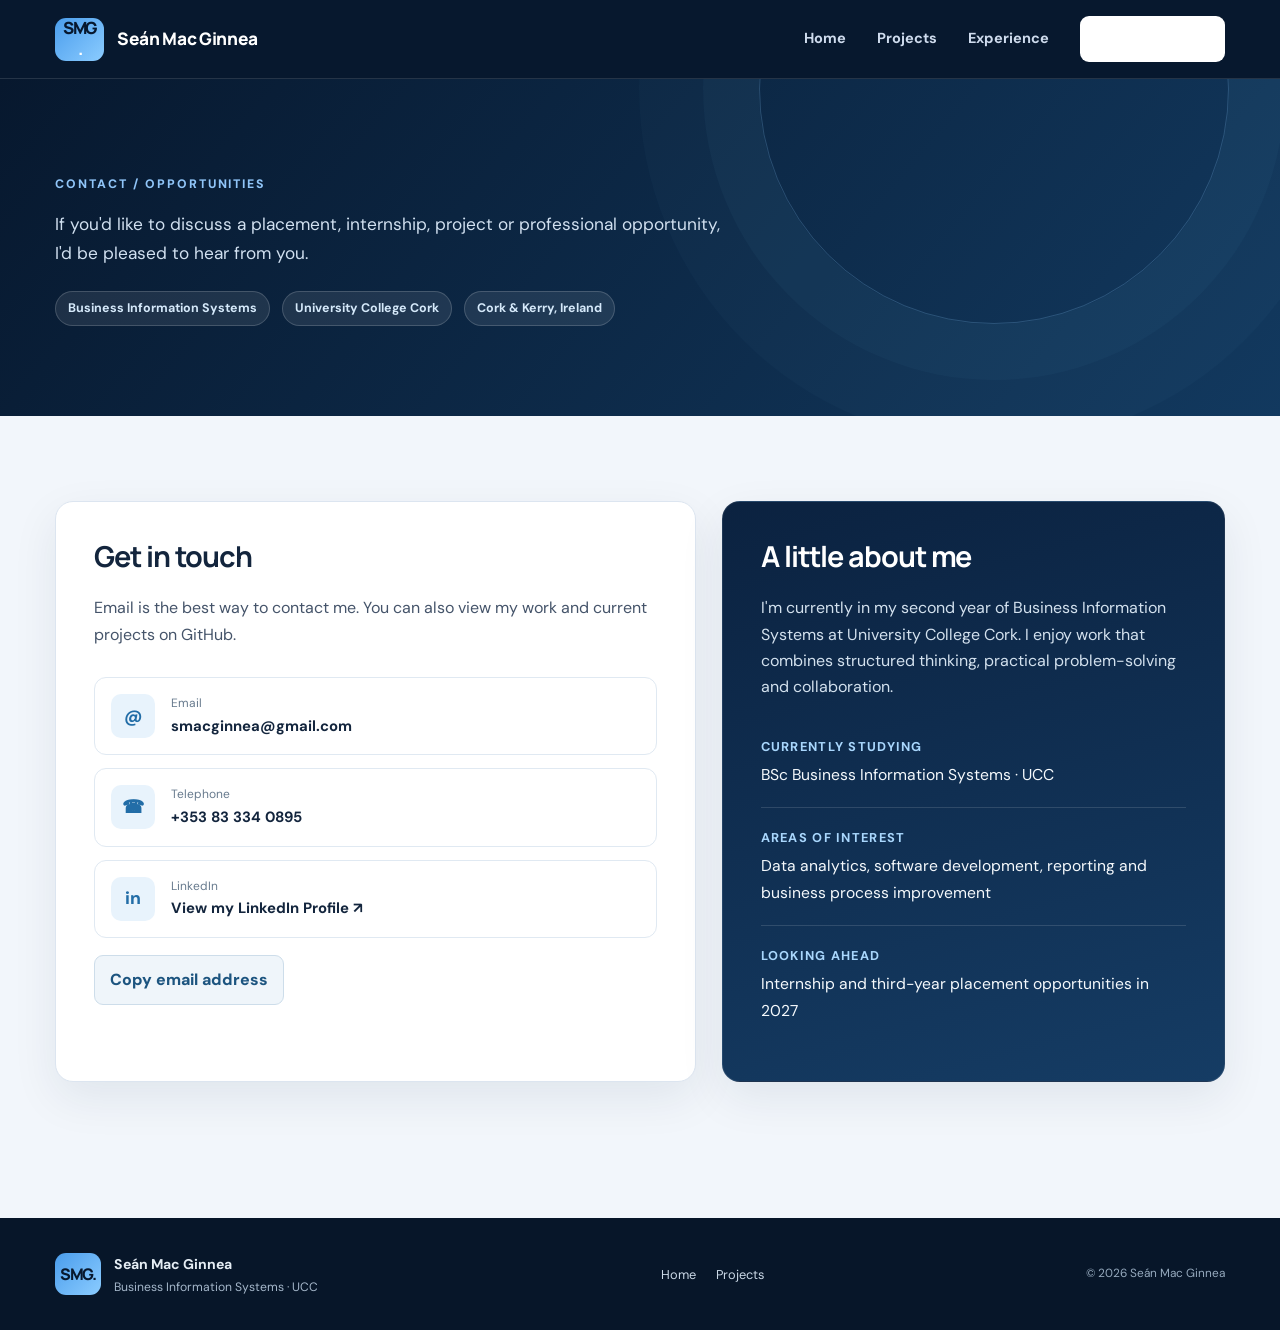
==== commit 6926e205: "Update contact.html" ====
--- a/contact.html
+++ b/contact.html
@@ -66,6 +66,6 @@
       </div>
     </section>
   </main>
-  <footer class="site-footer"><div class="wrap footer-layout"><div class="footer-identity"><span class="footer-monogram">SMG.</span><div><strong>Seán Mac Ginnea</strong><p>Business Information Systems · UCC</p></div></div><nav class="footer-nav" aria-label="Footer navigation"><a href="index.html">Home</a><a href="projects.html">Projects</a><a href="contact.html">Contact</a><a href="https://github.com/SMG2006-HTML" target="_blank" rel="noopener noreferrer">GitHub ↗</a></nav><span class="copyright">© <span data-year>2026</span> Seán Mac Ginnea</span></div></footer>
+  <footer class="site-footer"><div class="wrap footer-layout"><div class="footer-identity"><span class="footer-monogram">SMG.</span><div><strong>Seán Mac Ginnea</strong><p>Business Information Systems · UCC</p></div></div><nav class="footer-nav" aria-label="Footer navigation"><a href="index.html">Home</a><a href="projects.html">Projects</a></nav><span class="copyright">© <span data-year>2026</span> Seán Mac Ginnea</span></div></footer>
 </body>
 </html>
